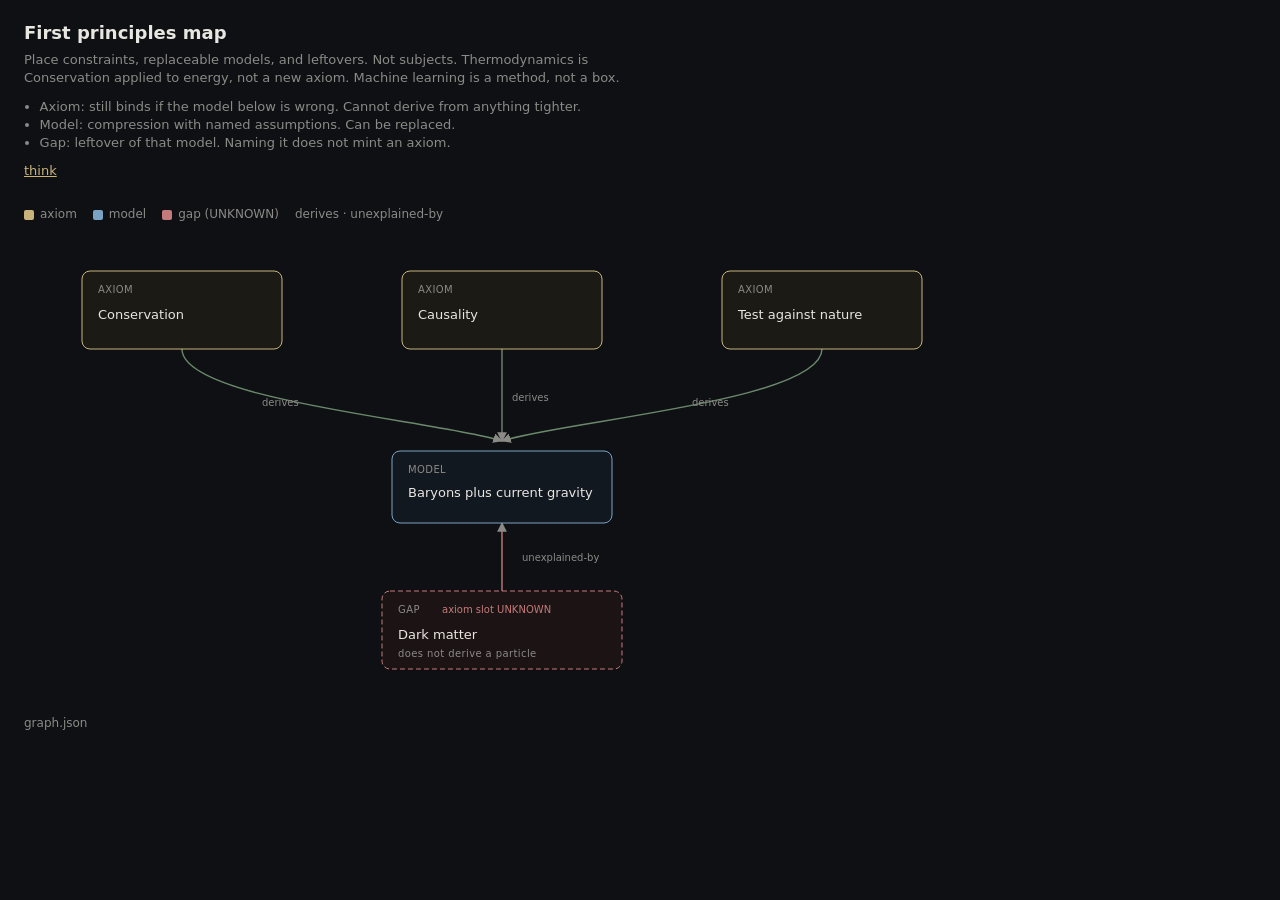
==== index.html @ 37b4bfed "Serve the collapsed one-chain map as a static site. GitHub Pages needs index.html at the root; viz.h" ====
<!DOCTYPE html>
<html lang="en">
<head>
<meta charset="utf-8">
<meta name="viewport" content="width=device-width, initial-scale=1">
<title>First principles map</title>
<style>
  :root { --bg:#0e1014; --ink:#e8e6e1; --mute:#8b8a86; --line:#3a3d44; --axiom:#c9b37a; --model:#7aa2c4; --gap:#c47a7a; }
  * { box-sizing: border-box; }
  html, body { margin:0; background:var(--bg); color:var(--ink); font: 15px/1.4 system-ui, sans-serif; }
  header { padding: 20px 24px 8px; max-width: 980px; }
  h1 { font-size: 18px; font-weight: 600; margin: 0 0 6px; }
  .rule { color: var(--mute); font-size: 13px; margin: 0 0 10px; max-width: 42rem; }
  ul.rule { margin: 6px 0 10px; padding-left: 1.2em; }
  a { color: var(--axiom); }
  .legend { display:flex; gap:16px; padding: 8px 24px 0; font-size: 12px; color: var(--mute); }
  .sw { display:inline-block; width:10px; height:10px; border-radius:2px; margin-right:6px; vertical-align:middle; }
  .sw.axiom { background: var(--axiom); }
  .sw.model { background: var(--model); }
  .sw.gap { background: var(--gap); }
  svg { display:block; width:100%; max-width: 980px; height: auto; margin: 8px 12px 24px; }
  .n { rx: 8; }
  .n.axiom { fill: #1c1a14; stroke: var(--axiom); }
  .n.model { fill: #121820; stroke: var(--model); }
  .n.gap { fill: #1c1414; stroke: var(--gap); stroke-dasharray: 5 3; }
  text { fill: var(--ink); font-size: 13px; }
  text.kind { fill: var(--mute); font-size: 10px; letter-spacing: .04em; }
  text.unk { fill: var(--gap); font-size: 10px; }
  .e { fill: none; stroke-width: 1.4; }
  .e.derives { stroke: #6b8a6b; }
  .e.unexplained-by { stroke: var(--gap); }
  .elab { font-size: 10px; fill: var(--mute); }
  footer { padding: 0 24px 28px; color: var(--mute); font-size: 12px; }
</style>
</head>
<body>
<header>
  <h1>First principles map</h1>
  <p class="rule">Place constraints, replaceable models, and leftovers. Not subjects. Thermodynamics is Conservation applied to energy, not a new axiom. Machine learning is a method, not a box.</p>
  <ul class="rule">
    <li>Axiom: still binds if the model below is wrong. Cannot derive from anything tighter.</li>
    <li>Model: compression with named assumptions. Can be replaced.</li>
    <li>Gap: leftover of that model. Naming it does not mint an axiom.</li>
  </ul>
  <p class="rule"><a href="think.html">think</a></p>
</header>
<div class="legend">
  <span><i class="sw axiom"></i>axiom</span>
  <span><i class="sw model"></i>model</span>
  <span><i class="sw gap"></i>gap (UNKNOWN)</span>
  <span>derives · unexplained-by</span>
</div>
<svg viewBox="0 0 980 460" role="img" aria-label="One chain: three axioms, baryons plus current gravity, dark matter leftover">
  <defs>
    <marker id="arr" viewBox="0 0 10 10" refX="9" refY="5" markerWidth="7" markerHeight="7" orient="auto-start-reverse">
      <path d="M 0 0 L 10 5 L 0 10 z" fill="#8b8a86"/>
    </marker>
  </defs>
  <path class="e derives" d="M 170 118 C 170 170 430 190 490 210" marker-end="url(#arr)"/>
  <path class="e derives" d="M 490 118 L 490 210" marker-end="url(#arr)"/>
  <path class="e derives" d="M 810 118 C 810 170 550 190 490 210" marker-end="url(#arr)"/>
  <path class="e unexplained-by" d="M 490 360 L 490 292" marker-end="url(#arr)"/>
  <text class="elab" x="250" y="175">derives</text>
  <text class="elab" x="500" y="170">derives</text>
  <text class="elab" x="680" y="175">derives</text>
  <text class="elab" x="510" y="330">unexplained-by</text>
  <g>
    <rect class="n axiom" x="70" y="40" width="200" height="78"/>
    <text class="kind" x="86" y="62">AXIOM</text>
    <text x="86" y="88">Conservation</text>
  </g>
  <g>
    <rect class="n axiom" x="390" y="40" width="200" height="78"/>
    <text class="kind" x="406" y="62">AXIOM</text>
    <text x="406" y="88">Causality</text>
  </g>
  <g>
    <rect class="n axiom" x="710" y="40" width="200" height="78"/>
    <text class="kind" x="726" y="62">AXIOM</text>
    <text x="726" y="88">Test against nature</text>
  </g>
  <g>
    <rect class="n model" x="380" y="220" width="220" height="72"/>
    <text class="kind" x="396" y="242">MODEL</text>
    <text x="396" y="266">Baryons plus current gravity</text>
  </g>
  <g>
    <rect class="n gap" x="370" y="360" width="240" height="78"/>
    <text class="kind" x="386" y="382">GAP</text>
    <text class="unk" x="430" y="382">axiom slot UNKNOWN</text>
    <text x="386" y="408">Dark matter</text>
    <text class="kind" x="386" y="426">does not derive a particle</text>
  </g>
</svg>
<footer>graph.json</footer>
</body>
</html>
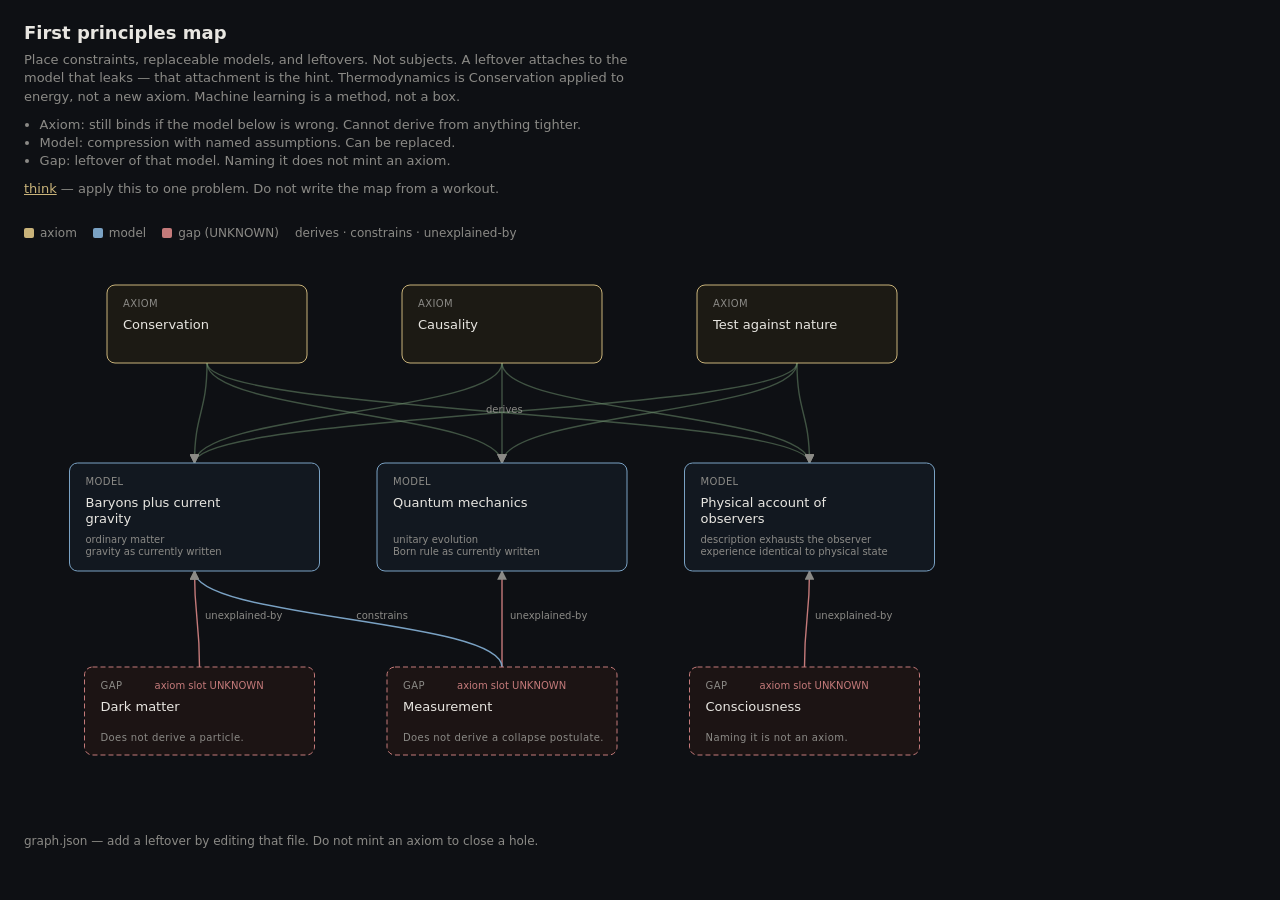
==== commit 2c268205: "Draw the map from graph.json and attach named leftovers to named models. Adding a gap is an edit to " ====
--- a/index.html
+++ b/index.html
@@ -13,11 +13,13 @@
   .rule { color: var(--mute); font-size: 13px; margin: 0 0 10px; max-width: 42rem; }
   ul.rule { margin: 6px 0 10px; padding-left: 1.2em; }
   a { color: var(--axiom); }
-  .legend { display:flex; gap:16px; padding: 8px 24px 0; font-size: 12px; color: var(--mute); }
+  .legend { display:flex; gap:16px; flex-wrap: wrap; padding: 8px 24px 0; font-size: 12px; color: var(--mute); }
   .sw { display:inline-block; width:10px; height:10px; border-radius:2px; margin-right:6px; vertical-align:middle; }
   .sw.axiom { background: var(--axiom); }
   .sw.model { background: var(--model); }
   .sw.gap { background: var(--gap); }
+  .err { color: var(--gap); padding: 12px 24px; display: none; }
+  .err.on { display: block; }
   svg { display:block; width:100%; max-width: 980px; height: auto; margin: 8px 12px 24px; }
   .n { rx: 8; }
   .n.axiom { fill: #1c1a14; stroke: var(--axiom); }
@@ -26,8 +28,10 @@
   text { fill: var(--ink); font-size: 13px; }
   text.kind { fill: var(--mute); font-size: 10px; letter-spacing: .04em; }
   text.unk { fill: var(--gap); font-size: 10px; }
+  text.sub { fill: var(--mute); font-size: 10px; }
   .e { fill: none; stroke-width: 1.4; }
-  .e.derives { stroke: #6b8a6b; }
+  .e.derives { stroke: #6b8a6b; stroke-opacity: .55; }
+  .e.constrains { stroke: var(--model); }
   .e.unexplained-by { stroke: var(--gap); }
   .elab { font-size: 10px; fill: var(--mute); }
   footer { padding: 0 24px 28px; color: var(--mute); font-size: 12px; }
@@ -36,62 +40,163 @@
 <body>
 <header>
   <h1>First principles map</h1>
-  <p class="rule">Place constraints, replaceable models, and leftovers. Not subjects. Thermodynamics is Conservation applied to energy, not a new axiom. Machine learning is a method, not a box.</p>
+  <p class="rule">Place constraints, replaceable models, and leftovers. Not subjects. A leftover attaches to the model that leaks — that attachment is the hint. Thermodynamics is Conservation applied to energy, not a new axiom. Machine learning is a method, not a box.</p>
   <ul class="rule">
     <li>Axiom: still binds if the model below is wrong. Cannot derive from anything tighter.</li>
     <li>Model: compression with named assumptions. Can be replaced.</li>
     <li>Gap: leftover of that model. Naming it does not mint an axiom.</li>
   </ul>
-  <p class="rule"><a href="think.html">think</a></p>
+  <p class="rule"><a href="think.html">think</a> — apply this to one problem. Do not write the map from a workout.</p>
 </header>
-<div class="legend">
+<div class="legend" id="legend">
   <span><i class="sw axiom"></i>axiom</span>
   <span><i class="sw model"></i>model</span>
   <span><i class="sw gap"></i>gap (UNKNOWN)</span>
-  <span>derives · unexplained-by</span>
 </div>
-<svg viewBox="0 0 980 460" role="img" aria-label="One chain: three axioms, baryons plus current gravity, dark matter leftover">
-  <defs>
-    <marker id="arr" viewBox="0 0 10 10" refX="9" refY="5" markerWidth="7" markerHeight="7" orient="auto-start-reverse">
-      <path d="M 0 0 L 10 5 L 0 10 z" fill="#8b8a86"/>
-    </marker>
-  </defs>
-  <path class="e derives" d="M 170 118 C 170 170 430 190 490 210" marker-end="url(#arr)"/>
-  <path class="e derives" d="M 490 118 L 490 210" marker-end="url(#arr)"/>
-  <path class="e derives" d="M 810 118 C 810 170 550 190 490 210" marker-end="url(#arr)"/>
-  <path class="e unexplained-by" d="M 490 360 L 490 292" marker-end="url(#arr)"/>
-  <text class="elab" x="250" y="175">derives</text>
-  <text class="elab" x="500" y="170">derives</text>
-  <text class="elab" x="680" y="175">derives</text>
-  <text class="elab" x="510" y="330">unexplained-by</text>
-  <g>
-    <rect class="n axiom" x="70" y="40" width="200" height="78"/>
-    <text class="kind" x="86" y="62">AXIOM</text>
-    <text x="86" y="88">Conservation</text>
-  </g>
-  <g>
-    <rect class="n axiom" x="390" y="40" width="200" height="78"/>
-    <text class="kind" x="406" y="62">AXIOM</text>
-    <text x="406" y="88">Causality</text>
-  </g>
-  <g>
-    <rect class="n axiom" x="710" y="40" width="200" height="78"/>
-    <text class="kind" x="726" y="62">AXIOM</text>
-    <text x="726" y="88">Test against nature</text>
-  </g>
-  <g>
-    <rect class="n model" x="380" y="220" width="220" height="72"/>
-    <text class="kind" x="396" y="242">MODEL</text>
-    <text x="396" y="266">Baryons plus current gravity</text>
-  </g>
-  <g>
-    <rect class="n gap" x="370" y="360" width="240" height="78"/>
-    <text class="kind" x="386" y="382">GAP</text>
-    <text class="unk" x="430" y="382">axiom slot UNKNOWN</text>
-    <text x="386" y="408">Dark matter</text>
-    <text class="kind" x="386" y="426">does not derive a particle</text>
-  </g>
-</svg>
-<footer>graph.json</footer>
+<p class="err" id="err">Serve this folder (or GitHub Pages) so graph.json can load.</p>
+<svg id="map" viewBox="0 0 980 560" role="img" aria-label="Typed graph of axioms, models, and gaps"></svg>
+<footer>graph.json — add a leftover by editing that file. Do not mint an axiom to close a hole.</footer>
+<script>
+const W = 980, H = 560;
+const ROW_Y = { axiom: 36, model: 214, gap: 418 };
+const BOX = {
+  axiom: { w: 200, h: 78 },
+  model: { w: 250, h: 108 },
+  gap: { w: 230, h: 88 }
+};
+
+function svgEl(name, attrs) {
+  const el = document.createElementNS("http://www.w3.org/2000/svg", name);
+  Object.entries(attrs || {}).forEach(([k, v]) => el.setAttribute(k, v));
+  return el;
+}
+
+function wrap(text, max) {
+  const words = String(text).split(/\s+/);
+  const lines = [];
+  let cur = "";
+  words.forEach(w => {
+    const next = cur ? cur + " " + w : w;
+    if (next.length > max && cur) { lines.push(cur); cur = w; }
+    else cur = next;
+  });
+  if (cur) lines.push(cur);
+  return lines;
+}
+
+function rowLayout(list, kind) {
+  const { w, h } = BOX[kind];
+  const n = list.length;
+  const gutter = (W - n * w) / (n + 1);
+  list.forEach((node, i) => {
+    node._x = gutter + i * (w + gutter);
+    node._y = ROW_Y[kind];
+    node._w = w;
+    node._h = h;
+  });
+}
+
+function layout(nodes) {
+  const byKind = { axiom: [], model: [], gap: [] };
+  nodes.forEach(n => byKind[n.kind].push(n));
+  rowLayout(byKind.axiom, "axiom");
+  rowLayout(byKind.model, "model");
+  rowLayout(byKind.gap, "gap");
+}
+
+function boxPoint(node, where) {
+  const cx = node._x + node._w / 2;
+  if (where === "bottom") return { x: cx, y: node._y + node._h };
+  if (where === "top") return { x: cx, y: node._y };
+  return { x: cx, y: node._y + node._h / 2 };
+}
+
+function addText(parent, x, y, text, cls) {
+  const t = svgEl("text", { x, y, class: cls || "" });
+  t.textContent = text;
+  parent.appendChild(t);
+  return t;
+}
+
+function drawNode(svg, node) {
+  const g = svgEl("g");
+  g.appendChild(svgEl("rect", {
+    class: "n " + node.kind,
+    x: node._x, y: node._y, width: node._w, height: node._h
+  }));
+  addText(g, node._x + 16, node._y + 22, node.kind.toUpperCase(), "kind");
+  if (node.kind === "gap") {
+    addText(g, node._x + 70, node._y + 22, "axiom slot UNKNOWN", "unk");
+  }
+  wrap(node.label, 26).forEach((line, i) => {
+    addText(g, node._x + 16, node._y + 44 + i * 16, line);
+  });
+  if (node.kind === "gap" && node.note) {
+    addText(g, node._x + 16, node._y + node._h - 14, wrap(node.note, 38)[0], "kind");
+  }
+  if (node.kind === "model" && node.assumptions) {
+    node.assumptions.slice(0, 2).forEach((a, i) => {
+      addText(g, node._x + 16, node._y + node._h - 28 + i * 12, wrap(a, 40)[0], "sub");
+    });
+  }
+  svg.appendChild(g);
+}
+
+function drawEdge(svg, a, b, type, label) {
+  const from = boxPoint(a, a._y < b._y ? "bottom" : "top");
+  const to = boxPoint(b, a._y < b._y ? "top" : "bottom");
+  const midY = (from.y + to.y) / 2;
+  svg.appendChild(svgEl("path", {
+    class: "e " + type,
+    d: `M ${from.x} ${from.y} C ${from.x} ${midY} ${to.x} ${midY} ${to.x} ${to.y}`,
+    "marker-end": "url(#arr)"
+  }));
+  if (label) {
+    addText(svg, (from.x + to.x) / 2 + 8, midY, label, "elab");
+  }
+}
+
+function draw(graph) {
+  const svg = document.getElementById("map");
+  svg.innerHTML = "";
+  const defs = svgEl("defs");
+  const marker = svgEl("marker", {
+    id: "arr", viewBox: "0 0 10 10", refX: "9", refY: "5",
+    markerWidth: "7", markerHeight: "7", orient: "auto-start-reverse"
+  });
+  marker.appendChild(svgEl("path", { d: "M 0 0 L 10 5 L 0 10 z", fill: "#8b8a86" }));
+  defs.appendChild(marker);
+  svg.appendChild(defs);
+
+  const byId = Object.fromEntries(graph.nodes.map(n => [n.id, n]));
+  layout(graph.nodes);
+  svg.setAttribute("viewBox", `0 0 ${W} ${H}`);
+
+  graph.edges.forEach(e => {
+    const label = e.type === "derives" ? "" : e.type;
+    drawEdge(svg, byId[e.src], byId[e.dst], e.type, label);
+  });
+  const derives = graph.edges.filter(e => e.type === "derives");
+  if (derives.length) {
+    addText(svg, W / 2 - 16, (ROW_Y.axiom + BOX.axiom.h + ROW_Y.model) / 2, "derives", "elab");
+  }
+  graph.nodes.forEach(n => drawNode(svg, n));
+
+  const legend = document.getElementById("legend");
+  const types = (graph.edge_types || []).join(" · ");
+  let extra = legend.querySelector(".edges");
+  if (!extra) {
+    extra = document.createElement("span");
+    extra.className = "edges";
+    legend.appendChild(extra);
+  }
+  extra.textContent = types;
+}
+
+fetch("graph.json")
+  .then(r => { if (!r.ok) throw new Error(); return r.json(); })
+  .then(draw)
+  .catch(() => document.getElementById("err").classList.add("on"));
+</script>
 </body>
 </html>
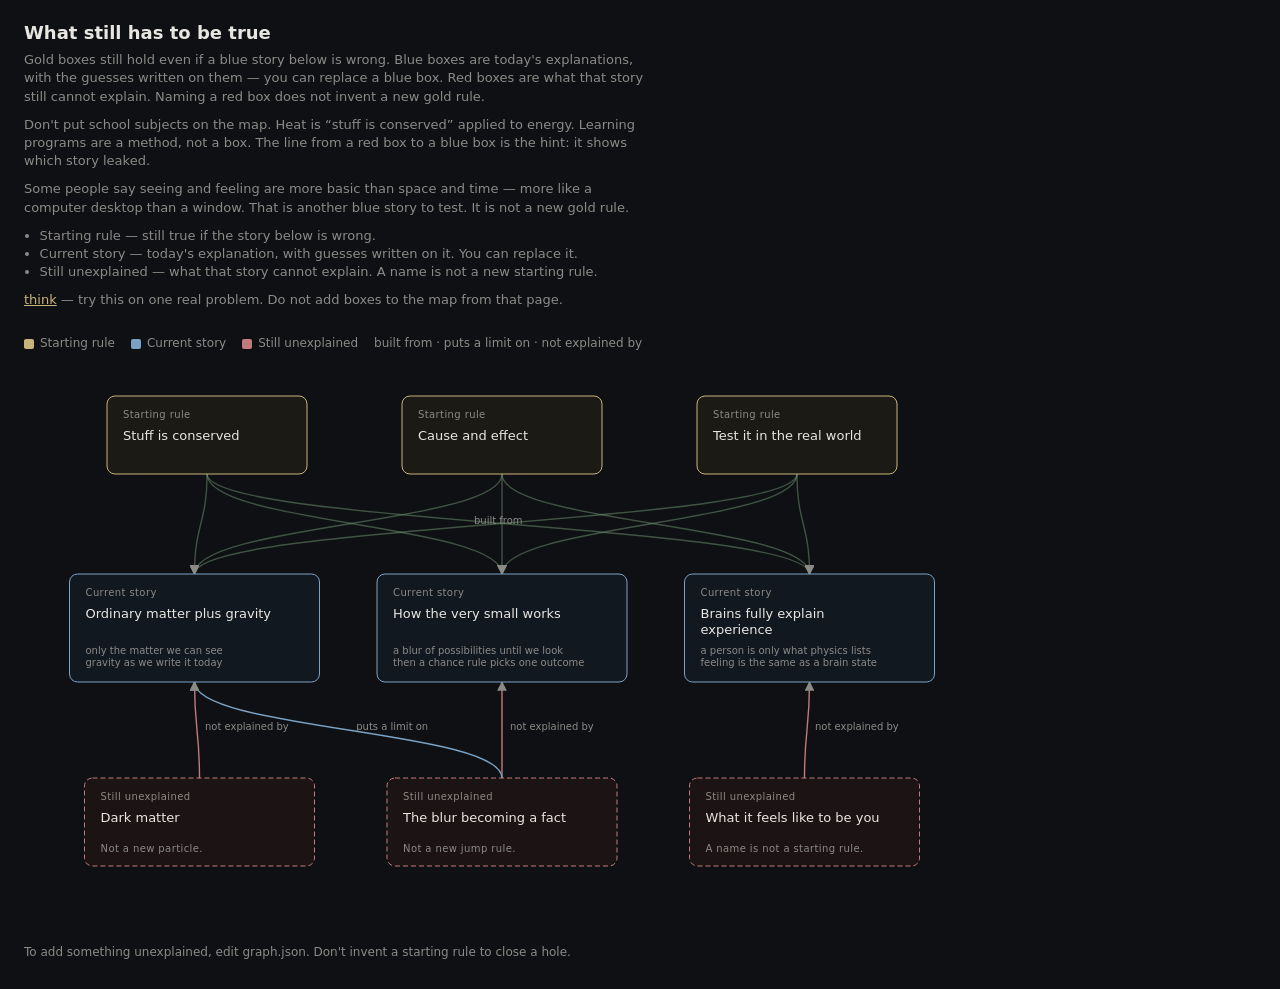
==== commit e32c0b78: "Say the map in high-school English. Hoffman stays a blue story to test, not a new gold rule. The che" ====
--- a/index.html
+++ b/index.html
@@ -3,7 +3,7 @@
 <head>
 <meta charset="utf-8">
 <meta name="viewport" content="width=device-width, initial-scale=1">
-<title>First principles map</title>
+<title>What still has to be true</title>
 <style>
   :root { --bg:#0e1014; --ink:#e8e6e1; --mute:#8b8a86; --line:#3a3d44; --axiom:#c9b37a; --model:#7aa2c4; --gap:#c47a7a; }
   * { box-sizing: border-box; }
@@ -27,7 +27,6 @@
   .n.gap { fill: #1c1414; stroke: var(--gap); stroke-dasharray: 5 3; }
   text { fill: var(--ink); font-size: 13px; }
   text.kind { fill: var(--mute); font-size: 10px; letter-spacing: .04em; }
-  text.unk { fill: var(--gap); font-size: 10px; }
   text.sub { fill: var(--mute); font-size: 10px; }
   .e { fill: none; stroke-width: 1.4; }
   .e.derives { stroke: #6b8a6b; stroke-opacity: .55; }
@@ -39,24 +38,28 @@
 </head>
 <body>
 <header>
-  <h1>First principles map</h1>
-  <p class="rule">Place constraints, replaceable models, and leftovers. Not subjects. A leftover attaches to the model that leaks — that attachment is the hint. Thermodynamics is Conservation applied to energy, not a new axiom. Machine learning is a method, not a box.</p>
-  <ul class="rule">
-    <li>Axiom: still binds if the model below is wrong. Cannot derive from anything tighter.</li>
-    <li>Model: compression with named assumptions. Can be replaced.</li>
-    <li>Gap: leftover of that model. Naming it does not mint an axiom.</li>
-  </ul>
-  <p class="rule"><a href="think.html">think</a> — apply this to one problem. Do not write the map from a workout.</p>
+  <h1>What still has to be true</h1>
+  <p class="rule">Gold boxes still hold even if a blue story below is wrong. Blue boxes are today's explanations, with the guesses written on them — you can replace a blue box. Red boxes are what that story still cannot explain. Naming a red box does not invent a new gold rule.</p>
+  <p class="rule">Don't put school subjects on the map. Heat is “stuff is conserved” applied to energy. Learning programs are a method, not a box. The line from a red box to a blue box is the hint: it shows which story leaked.</p>
+  <p class="rule">Some people say seeing and feeling are more basic than space and time — more like a computer desktop than a window. That is another blue story to test. It is not a new gold rule.</p>
+  <ul class="rule" id="kind-defs"></ul>
+  <p class="rule"><a href="think.html">think</a> — try this on one real problem. Do not add boxes to the map from that page.</p>
 </header>
-<div class="legend" id="legend">
-  <span><i class="sw axiom"></i>axiom</span>
-  <span><i class="sw model"></i>model</span>
-  <span><i class="sw gap"></i>gap (UNKNOWN)</span>
-</div>
-<p class="err" id="err">Serve this folder (or GitHub Pages) so graph.json can load.</p>
-<svg id="map" viewBox="0 0 980 560" role="img" aria-label="Typed graph of axioms, models, and gaps"></svg>
-<footer>graph.json — add a leftover by editing that file. Do not mint an axiom to close a hole.</footer>
+<div class="legend" id="legend"></div>
+<p class="err" id="err">Open this page on the web so the map data can load.</p>
+<svg id="map" viewBox="0 0 980 560" role="img" aria-label="Starting rules, current stories, and what they still cannot explain"></svg>
+<footer>To add something unexplained, edit graph.json. Don't invent a starting rule to close a hole.</footer>
 <script>
+const KIND_LABEL = {
+  axiom: "Starting rule",
+  model: "Current story",
+  gap: "Still unexplained"
+};
+const EDGE_LABEL = {
+  derives: "built from",
+  constrains: "puts a limit on",
+  "unexplained-by": "not explained by"
+};
 const W = 980, H = 560;
 const ROW_Y = { axiom: 36, model: 214, gap: 418 };
 const BOX = {
@@ -124,11 +127,8 @@
     class: "n " + node.kind,
     x: node._x, y: node._y, width: node._w, height: node._h
   }));
-  addText(g, node._x + 16, node._y + 22, node.kind.toUpperCase(), "kind");
-  if (node.kind === "gap") {
-    addText(g, node._x + 70, node._y + 22, "axiom slot UNKNOWN", "unk");
-  }
-  wrap(node.label, 26).forEach((line, i) => {
+  addText(g, node._x + 16, node._y + 22, KIND_LABEL[node.kind] || node.kind, "kind");
+  wrap(node.label, 28).forEach((line, i) => {
     addText(g, node._x + 16, node._y + 44 + i * 16, line);
   });
   if (node.kind === "gap" && node.note) {
@@ -173,24 +173,37 @@
   svg.setAttribute("viewBox", `0 0 ${W} ${H}`);
 
   graph.edges.forEach(e => {
-    const label = e.type === "derives" ? "" : e.type;
+    const label = e.type === "derives" ? "" : (EDGE_LABEL[e.type] || e.type);
     drawEdge(svg, byId[e.src], byId[e.dst], e.type, label);
   });
   const derives = graph.edges.filter(e => e.type === "derives");
   if (derives.length) {
-    addText(svg, W / 2 - 16, (ROW_Y.axiom + BOX.axiom.h + ROW_Y.model) / 2, "derives", "elab");
+    addText(svg, W / 2 - 28, (ROW_Y.axiom + BOX.axiom.h + ROW_Y.model) / 2, EDGE_LABEL.derives, "elab");
   }
   graph.nodes.forEach(n => drawNode(svg, n));
 
+  const kindDefs = document.getElementById("kind-defs");
+  if (kindDefs && graph.legend) {
+    kindDefs.innerHTML = "";
+    ["axiom", "model", "gap"].forEach(k => {
+      if (!graph.legend[k]) return;
+      const li = document.createElement("li");
+      li.textContent = graph.legend[k];
+      kindDefs.appendChild(li);
+    });
+  }
+
   const legend = document.getElementById("legend");
-  const types = (graph.edge_types || []).join(" · ");
-  let extra = legend.querySelector(".edges");
-  if (!extra) {
-    extra = document.createElement("span");
-    extra.className = "edges";
-    legend.appendChild(extra);
-  }
-  extra.textContent = types;
+  legend.innerHTML = "";
+  ["axiom", "model", "gap"].forEach(k => {
+    const span = document.createElement("span");
+    span.innerHTML = `<i class="sw ${k}"></i>${KIND_LABEL[k]}`;
+    legend.appendChild(span);
+  });
+  const extra = document.createElement("span");
+  extra.className = "edges";
+  extra.textContent = (graph.edge_types || []).map(t => EDGE_LABEL[t] || t).join(" · ");
+  legend.appendChild(extra);
 }
 
 fetch("graph.json")
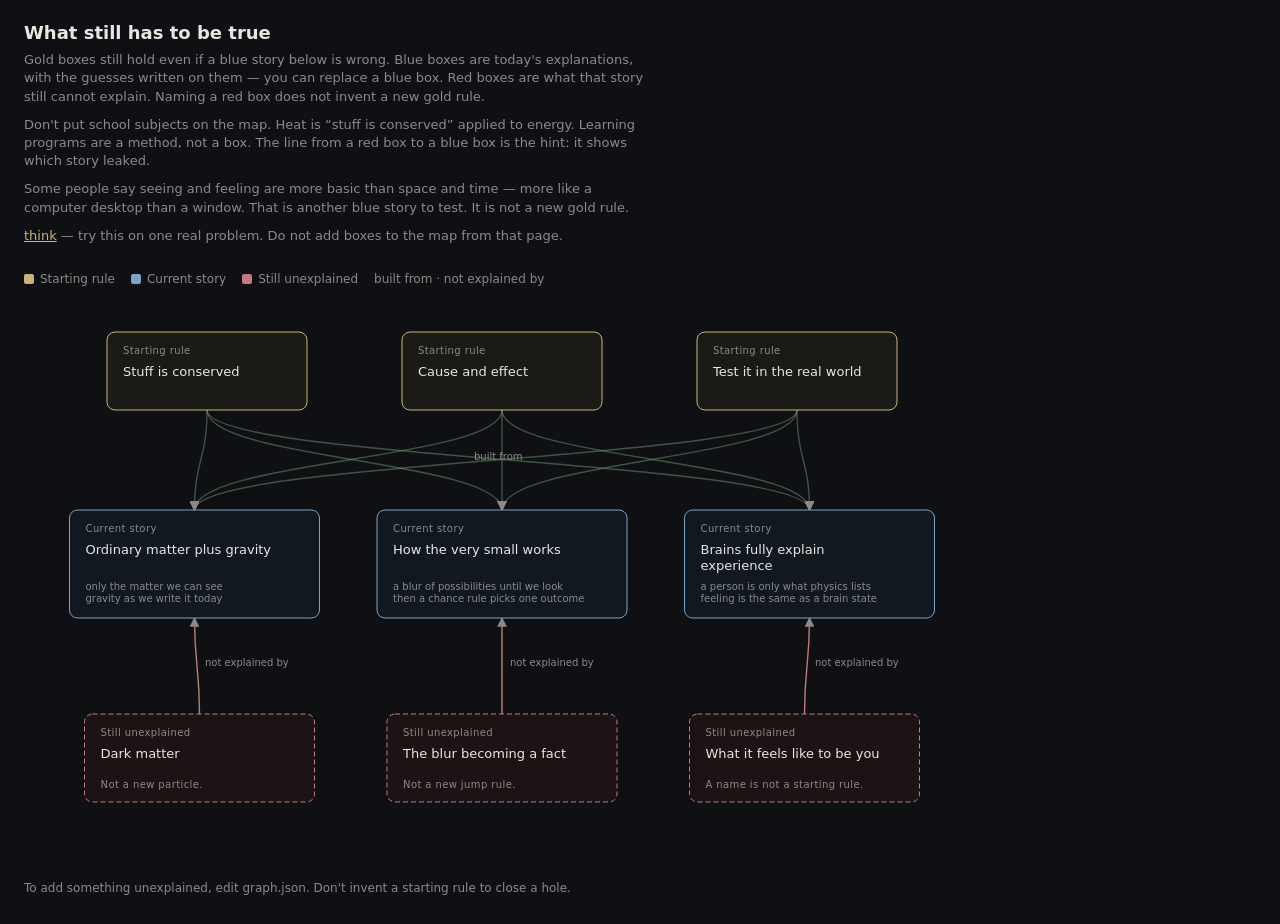
==== commit 1debdc2b: "Reject fake starting rules in the factory and hang each leftover on one story. Co-authored-by: Curso" ====
--- a/index.html
+++ b/index.html
@@ -11,7 +11,6 @@
   header { padding: 20px 24px 8px; max-width: 980px; }
   h1 { font-size: 18px; font-weight: 600; margin: 0 0 6px; }
   .rule { color: var(--mute); font-size: 13px; margin: 0 0 10px; max-width: 42rem; }
-  ul.rule { margin: 6px 0 10px; padding-left: 1.2em; }
   a { color: var(--axiom); }
   .legend { display:flex; gap:16px; flex-wrap: wrap; padding: 8px 24px 0; font-size: 12px; color: var(--mute); }
   .sw { display:inline-block; width:10px; height:10px; border-radius:2px; margin-right:6px; vertical-align:middle; }
@@ -30,7 +29,6 @@
   text.sub { fill: var(--mute); font-size: 10px; }
   .e { fill: none; stroke-width: 1.4; }
   .e.derives { stroke: #6b8a6b; stroke-opacity: .55; }
-  .e.constrains { stroke: var(--model); }
   .e.unexplained-by { stroke: var(--gap); }
   .elab { font-size: 10px; fill: var(--mute); }
   footer { padding: 0 24px 28px; color: var(--mute); font-size: 12px; }
@@ -42,7 +40,6 @@
   <p class="rule">Gold boxes still hold even if a blue story below is wrong. Blue boxes are today's explanations, with the guesses written on them — you can replace a blue box. Red boxes are what that story still cannot explain. Naming a red box does not invent a new gold rule.</p>
   <p class="rule">Don't put school subjects on the map. Heat is “stuff is conserved” applied to energy. Learning programs are a method, not a box. The line from a red box to a blue box is the hint: it shows which story leaked.</p>
   <p class="rule">Some people say seeing and feeling are more basic than space and time — more like a computer desktop than a window. That is another blue story to test. It is not a new gold rule.</p>
-  <ul class="rule" id="kind-defs"></ul>
   <p class="rule"><a href="think.html">think</a> — try this on one real problem. Do not add boxes to the map from that page.</p>
 </header>
 <div class="legend" id="legend"></div>
@@ -182,27 +179,20 @@
   }
   graph.nodes.forEach(n => drawNode(svg, n));
 
-  const kindDefs = document.getElementById("kind-defs");
-  if (kindDefs && graph.legend) {
-    kindDefs.innerHTML = "";
-    ["axiom", "model", "gap"].forEach(k => {
-      if (!graph.legend[k]) return;
-      const li = document.createElement("li");
-      li.textContent = graph.legend[k];
-      kindDefs.appendChild(li);
-    });
-  }
-
   const legend = document.getElementById("legend");
   legend.innerHTML = "";
   ["axiom", "model", "gap"].forEach(k => {
     const span = document.createElement("span");
-    span.innerHTML = `<i class="sw ${k}"></i>${KIND_LABEL[k]}`;
+    const sw = document.createElement("i");
+    sw.className = "sw " + k;
+    span.appendChild(sw);
+    span.appendChild(document.createTextNode(KIND_LABEL[k]));
     legend.appendChild(span);
   });
   const extra = document.createElement("span");
   extra.className = "edges";
-  extra.textContent = (graph.edge_types || []).map(t => EDGE_LABEL[t] || t).join(" · ");
+  const used = [...new Set(graph.edges.map(e => e.type))];
+  extra.textContent = used.map(t => EDGE_LABEL[t] || t).join(" · ");
   legend.appendChild(extra);
 }
 
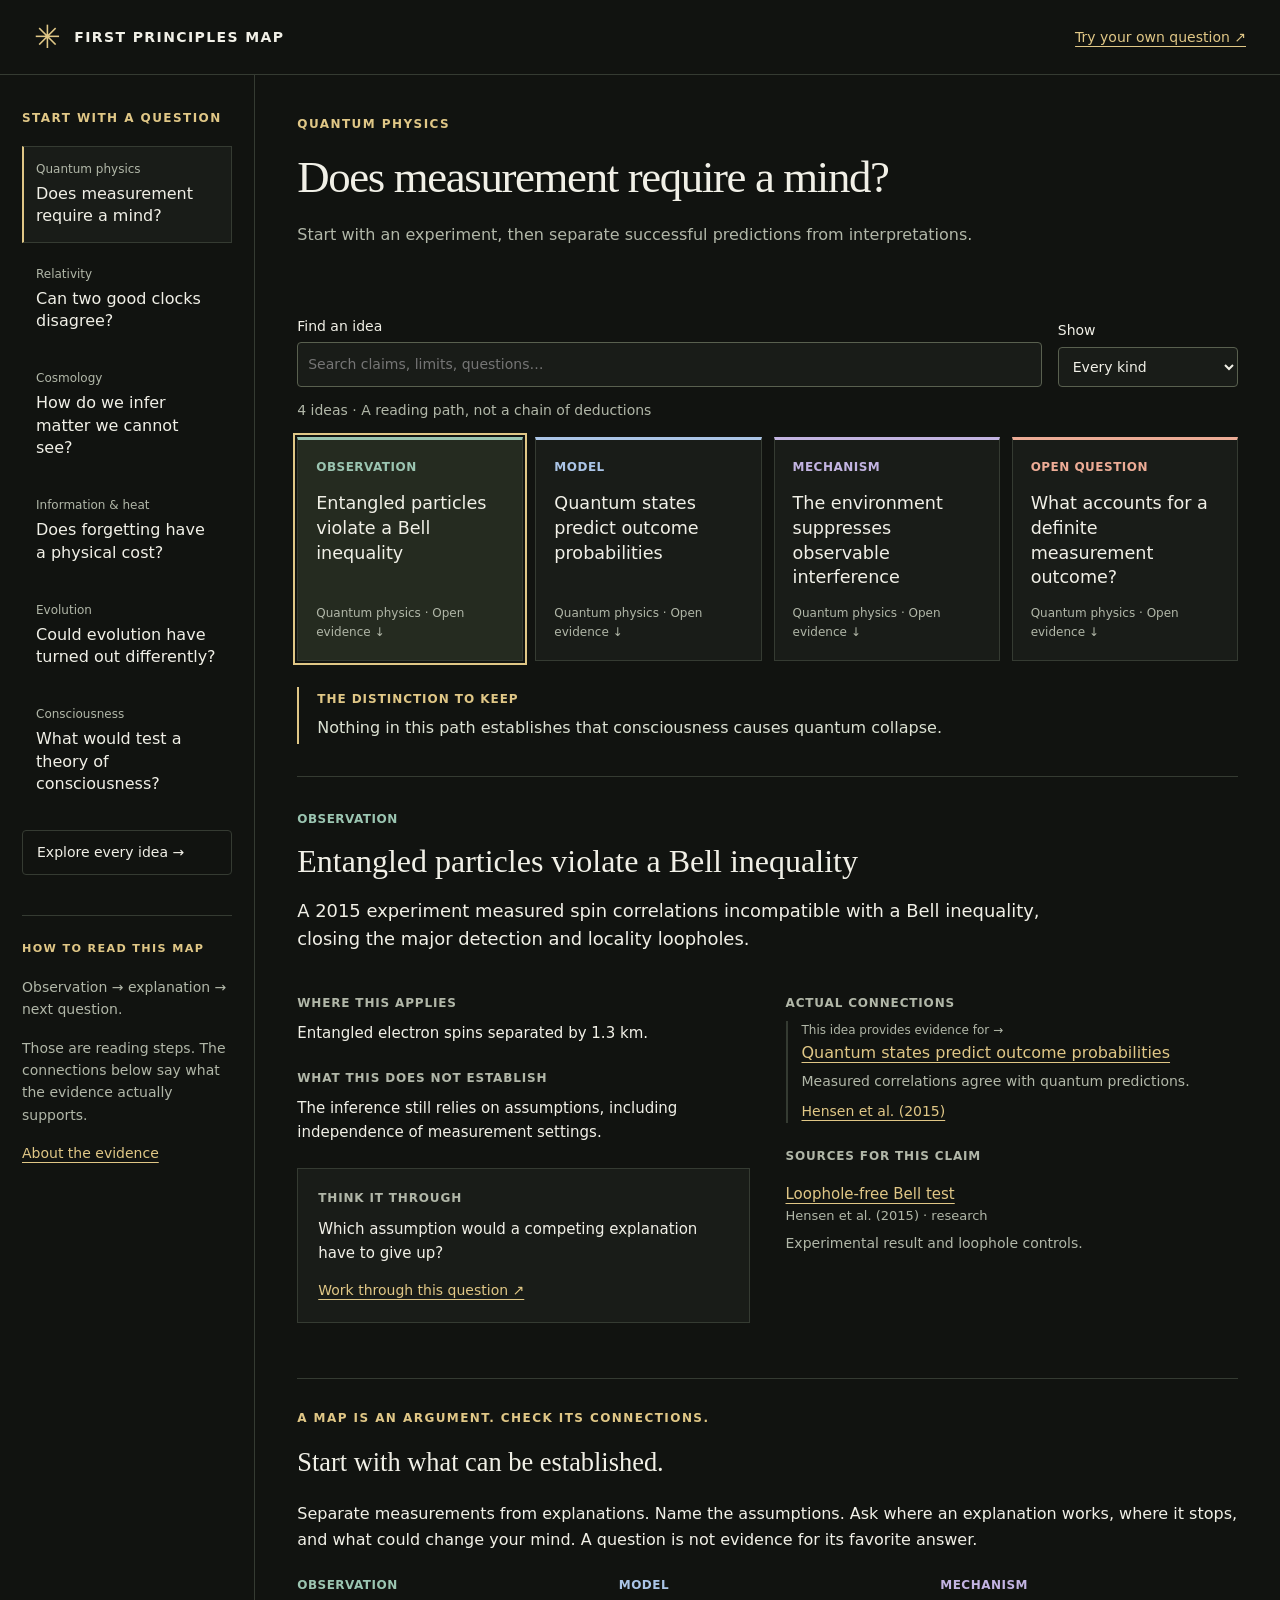
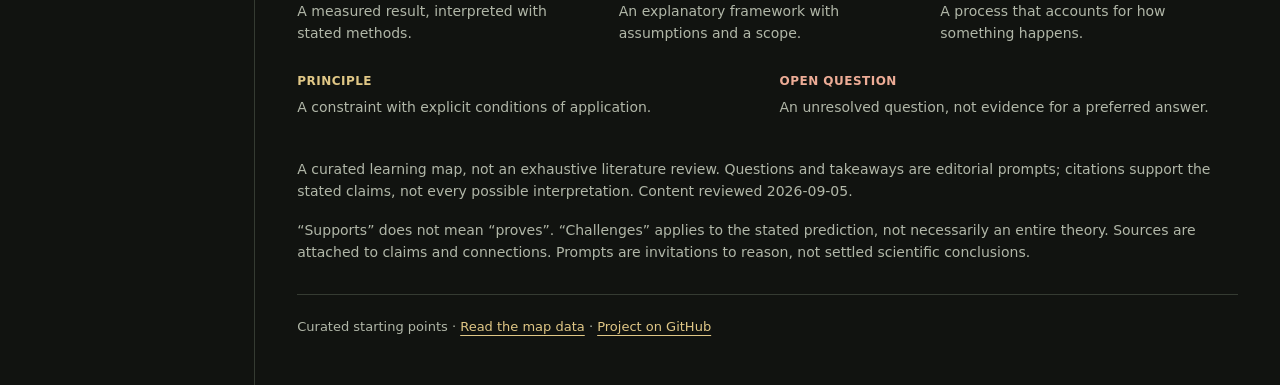
==== commit 6abafd1c: "Rebuild map around sourced claims and guided scientific questions" ====
--- a/index.html
+++ b/index.html
@@ -1,205 +1,37 @@
-<!DOCTYPE html>
+<!doctype html>
 <html lang="en">
 <head>
 <meta charset="utf-8">
 <meta name="viewport" content="width=device-width, initial-scale=1">
-<title>What still has to be true</title>
-<style>
-  :root { --bg:#0e1014; --ink:#e8e6e1; --mute:#8b8a86; --line:#3a3d44; --axiom:#c9b37a; --model:#7aa2c4; --gap:#c47a7a; }
-  * { box-sizing: border-box; }
-  html, body { margin:0; background:var(--bg); color:var(--ink); font: 15px/1.4 system-ui, sans-serif; }
-  header { padding: 20px 24px 8px; max-width: 980px; }
-  h1 { font-size: 18px; font-weight: 600; margin: 0 0 6px; }
-  .rule { color: var(--mute); font-size: 13px; margin: 0 0 10px; max-width: 42rem; }
-  a { color: var(--axiom); }
-  .legend { display:flex; gap:16px; flex-wrap: wrap; padding: 8px 24px 0; font-size: 12px; color: var(--mute); }
-  .sw { display:inline-block; width:10px; height:10px; border-radius:2px; margin-right:6px; vertical-align:middle; }
-  .sw.axiom { background: var(--axiom); }
-  .sw.model { background: var(--model); }
-  .sw.gap { background: var(--gap); }
-  .err { color: var(--gap); padding: 12px 24px; display: none; }
-  .err.on { display: block; }
-  svg { display:block; width:100%; max-width: 980px; height: auto; margin: 8px 12px 24px; }
-  .n { rx: 8; }
-  .n.axiom { fill: #1c1a14; stroke: var(--axiom); }
-  .n.model { fill: #121820; stroke: var(--model); }
-  .n.gap { fill: #1c1414; stroke: var(--gap); stroke-dasharray: 5 3; }
-  text { fill: var(--ink); font-size: 13px; }
-  text.kind { fill: var(--mute); font-size: 10px; letter-spacing: .04em; }
-  text.sub { fill: var(--mute); font-size: 10px; }
-  .e { fill: none; stroke-width: 1.4; }
-  .e.derives { stroke: #6b8a6b; stroke-opacity: .55; }
-  .e.unexplained-by { stroke: var(--gap); }
-  .elab { font-size: 10px; fill: var(--mute); }
-  footer { padding: 0 24px 28px; color: var(--mute); font-size: 12px; }
-</style>
+<meta name="description" content="Explore evidence, explanations and unanswered questions across physics, evolution and consciousness.">
+<title>First Principles Map · Follow the evidence</title>
+<link rel="stylesheet" href="style.css">
+<script src="app.js" defer></script>
 </head>
 <body>
-<header>
-  <h1>What still has to be true</h1>
-  <p class="rule">Gold boxes still hold even if a blue story below is wrong. Blue boxes are today's explanations, with the guesses written on them — you can replace a blue box. Red boxes are what that story still cannot explain. Naming a red box does not invent a new gold rule.</p>
-  <p class="rule">Don't put school subjects on the map. Heat is “stuff is conserved” applied to energy. Learning programs are a method, not a box. The line from a red box to a blue box is the hint: it shows which story leaked.</p>
-  <p class="rule">Some people say seeing and feeling are more basic than space and time — more like a computer desktop than a window. That is another blue story to test. It is not a new gold rule.</p>
-  <p class="rule"><a href="think.html">think</a> — try this on one real problem. Do not add boxes to the map from that page.</p>
-</header>
-<div class="legend" id="legend"></div>
-<p class="err" id="err">Open this page on the web so the map data can load.</p>
-<svg id="map" viewBox="0 0 980 560" role="img" aria-label="Starting rules, current stories, and what they still cannot explain"></svg>
-<footer>To add something unexplained, edit graph.json. Don't invent a starting rule to close a hole.</footer>
-<script>
-const KIND_LABEL = {
-  axiom: "Starting rule",
-  model: "Current story",
-  gap: "Still unexplained"
-};
-const EDGE_LABEL = {
-  derives: "built from",
-  constrains: "puts a limit on",
-  "unexplained-by": "not explained by"
-};
-const W = 980, H = 560;
-const ROW_Y = { axiom: 36, model: 214, gap: 418 };
-const BOX = {
-  axiom: { w: 200, h: 78 },
-  model: { w: 250, h: 108 },
-  gap: { w: 230, h: 88 }
-};
-
-function svgEl(name, attrs) {
-  const el = document.createElementNS("http://www.w3.org/2000/svg", name);
-  Object.entries(attrs || {}).forEach(([k, v]) => el.setAttribute(k, v));
-  return el;
-}
-
-function wrap(text, max) {
-  const words = String(text).split(/\s+/);
-  const lines = [];
-  let cur = "";
-  words.forEach(w => {
-    const next = cur ? cur + " " + w : w;
-    if (next.length > max && cur) { lines.push(cur); cur = w; }
-    else cur = next;
-  });
-  if (cur) lines.push(cur);
-  return lines;
-}
-
-function rowLayout(list, kind) {
-  const { w, h } = BOX[kind];
-  const n = list.length;
-  const gutter = (W - n * w) / (n + 1);
-  list.forEach((node, i) => {
-    node._x = gutter + i * (w + gutter);
-    node._y = ROW_Y[kind];
-    node._w = w;
-    node._h = h;
-  });
-}
-
-function layout(nodes) {
-  const byKind = { axiom: [], model: [], gap: [] };
-  nodes.forEach(n => byKind[n.kind].push(n));
-  rowLayout(byKind.axiom, "axiom");
-  rowLayout(byKind.model, "model");
-  rowLayout(byKind.gap, "gap");
-}
-
-function boxPoint(node, where) {
-  const cx = node._x + node._w / 2;
-  if (where === "bottom") return { x: cx, y: node._y + node._h };
-  if (where === "top") return { x: cx, y: node._y };
-  return { x: cx, y: node._y + node._h / 2 };
-}
-
-function addText(parent, x, y, text, cls) {
-  const t = svgEl("text", { x, y, class: cls || "" });
-  t.textContent = text;
-  parent.appendChild(t);
-  return t;
-}
-
-function drawNode(svg, node) {
-  const g = svgEl("g");
-  g.appendChild(svgEl("rect", {
-    class: "n " + node.kind,
-    x: node._x, y: node._y, width: node._w, height: node._h
-  }));
-  addText(g, node._x + 16, node._y + 22, KIND_LABEL[node.kind] || node.kind, "kind");
-  wrap(node.label, 28).forEach((line, i) => {
-    addText(g, node._x + 16, node._y + 44 + i * 16, line);
-  });
-  if (node.kind === "gap" && node.note) {
-    addText(g, node._x + 16, node._y + node._h - 14, wrap(node.note, 38)[0], "kind");
-  }
-  if (node.kind === "model" && node.assumptions) {
-    node.assumptions.slice(0, 2).forEach((a, i) => {
-      addText(g, node._x + 16, node._y + node._h - 28 + i * 12, wrap(a, 40)[0], "sub");
-    });
-  }
-  svg.appendChild(g);
-}
-
-function drawEdge(svg, a, b, type, label) {
-  const from = boxPoint(a, a._y < b._y ? "bottom" : "top");
-  const to = boxPoint(b, a._y < b._y ? "top" : "bottom");
-  const midY = (from.y + to.y) / 2;
-  svg.appendChild(svgEl("path", {
-    class: "e " + type,
-    d: `M ${from.x} ${from.y} C ${from.x} ${midY} ${to.x} ${midY} ${to.x} ${to.y}`,
-    "marker-end": "url(#arr)"
-  }));
-  if (label) {
-    addText(svg, (from.x + to.x) / 2 + 8, midY, label, "elab");
-  }
-}
-
-function draw(graph) {
-  const svg = document.getElementById("map");
-  svg.innerHTML = "";
-  const defs = svgEl("defs");
-  const marker = svgEl("marker", {
-    id: "arr", viewBox: "0 0 10 10", refX: "9", refY: "5",
-    markerWidth: "7", markerHeight: "7", orient: "auto-start-reverse"
-  });
-  marker.appendChild(svgEl("path", { d: "M 0 0 L 10 5 L 0 10 z", fill: "#8b8a86" }));
-  defs.appendChild(marker);
-  svg.appendChild(defs);
-
-  const byId = Object.fromEntries(graph.nodes.map(n => [n.id, n]));
-  layout(graph.nodes);
-  svg.setAttribute("viewBox", `0 0 ${W} ${H}`);
-
-  graph.edges.forEach(e => {
-    const label = e.type === "derives" ? "" : (EDGE_LABEL[e.type] || e.type);
-    drawEdge(svg, byId[e.src], byId[e.dst], e.type, label);
-  });
-  const derives = graph.edges.filter(e => e.type === "derives");
-  if (derives.length) {
-    addText(svg, W / 2 - 28, (ROW_Y.axiom + BOX.axiom.h + ROW_Y.model) / 2, EDGE_LABEL.derives, "elab");
-  }
-  graph.nodes.forEach(n => drawNode(svg, n));
-
-  const legend = document.getElementById("legend");
-  legend.innerHTML = "";
-  ["axiom", "model", "gap"].forEach(k => {
-    const span = document.createElement("span");
-    const sw = document.createElement("i");
-    sw.className = "sw " + k;
-    span.appendChild(sw);
-    span.appendChild(document.createTextNode(KIND_LABEL[k]));
-    legend.appendChild(span);
-  });
-  const extra = document.createElement("span");
-  extra.className = "edges";
-  const used = [...new Set(graph.edges.map(e => e.type))];
-  extra.textContent = used.map(t => EDGE_LABEL[t] || t).join(" · ");
-  legend.appendChild(extra);
-}
-
-fetch("graph.json")
-  .then(r => { if (!r.ok) throw new Error(); return r.json(); })
-  .then(draw)
-  .catch(() => document.getElementById("err").classList.add("on"));
-</script>
+<a class="skip" href="#main">Skip to exploration</a>
+<header class="topbar"><a class="brand" href="index.html"><span class="brand-mark" aria-hidden="true">✳</span> FIRST PRINCIPLES MAP</a><a href="think.html">Try your own question ↗</a></header>
+<div class="shell">
+<aside class="sidebar" aria-label="Questions to explore">
+<p class="eyebrow">START WITH A QUESTION</p>
+<nav id="paths" aria-label="Guided questions"></nav>
+<button id="browse" class="browse" type="button">Explore every idea →</button>
+<div class="method"><p class="eyebrow">HOW TO READ THIS MAP</p><p>Observation → explanation → next question.</p><p>Those are reading steps. The connections below say what the evidence actually supports.</p><a href="#methodology">About the evidence</a></div>
+</aside>
+<main id="main" tabindex="-1">
+<section class="intro"><p id="topic" class="eyebrow">A FIELD GUIDE TO WHAT WE KNOW</p><h1 id="title">Follow the evidence.</h1><p id="intro">Loading the questions…</p></section>
+<div id="error" role="alert" hidden>We couldn’t load the map. <button type="button" onclick="location.reload()">Try again</button><p>If you opened a downloaded copy, serve this folder over HTTP as described in the README.</p></div>
+<section id="explorer" hidden>
+<div class="toolbar"><label for="search">Find an idea<input type="search" id="search" placeholder="Search claims, limits, questions…"></label><label for="kind">Show<select id="kind"><option value="">Every kind</option></select></label></div>
+<p id="count" class="muted" role="status"></p>
+<div id="cards" class="cards" aria-label="Ideas in this view"></div>
+<p id="empty" hidden>No matching ideas. Try another phrase or choose “Every kind”.</p>
+<div id="takeaway" class="takeaway"></div>
+<section id="detail" class="detail" aria-label="Selected idea"></section>
+</section>
+<section id="methodology" class="methodology"><p class="eyebrow">A MAP IS AN ARGUMENT. CHECK ITS CONNECTIONS.</p><h2>Start with what can be established.</h2><p>Separate measurements from explanations. Name the assumptions. Ask where an explanation works, where it stops, and what could change your mind. A question is not evidence for its favorite answer.</p><div id="legend" class="legend"></div><p id="editorial" class="muted"></p><p class="muted">“Supports” does not mean “proves”. “Challenges” applies to the stated prediction, not necessarily an entire theory. Sources are attached to claims and connections. Prompts are invitations to reason, not settled scientific conclusions.</p></section>
+<footer>Curated starting points · <a href="graph.json">Read the map data</a> · <a href="https://github.com/sdcarlson/first-principles-map">Project on GitHub</a></footer>
+</main>
+</div>
 </body>
 </html>
--- a/style.css
+++ b/style.css
@@ -0,0 +1,496 @@
+:root {
+  color-scheme:dark;
+  --bg:#111310;
+  --panel:#191c18;
+  --line:#353b32;
+  --ink:#f1f0e7;
+  --muted:#b1b7a8;
+  --accent:#e0c786;
+  --observation:#9bc5b1;
+  --model:#abc5e7;
+  --mechanism:#c3b4e2;
+  --principle:#e0c786;
+  --open-question:#edac96;
+}
+* {
+  box-sizing:border-box;
+}
+body {
+  margin:0;
+  background:var(--bg);
+  color:var(--ink);
+  font:16px/1.6 system-ui,sans-serif;
+}
+a {
+  color:var(--accent);
+  text-underline-offset:4px;
+}
+button,input,select,textarea {
+  font:inherit;
+}
+button,a,input,select,textarea {
+  touch-action:manipulation;
+}
+button {
+  cursor:pointer;
+}
+button:focus-visible,a:focus-visible,input:focus-visible,select:focus-visible,textarea:focus-visible {
+  outline:3px solid var(--accent);
+  outline-offset:4px;
+}
+button {
+  color:var(--ink);
+  background:transparent;
+  border:1px solid var(--line);
+  padding:10px 14px;
+  border-radius:4px;
+}
+button:hover {
+  background:#282e24;
+}
+input,select,textarea {
+  width:100%;
+  background:var(--panel);
+  color:var(--ink);
+  border:1px solid #59604f;
+  border-radius:4px;
+  padding:10px;
+}
+textarea {
+  min-height:110px;
+  resize:vertical;
+}
+h1,h2,h3,p {
+  margin-top:0;
+}
+h1 {
+  font-family:Georgia,serif;
+  font-size:clamp(2rem,3.5vw,3.6rem);
+  font-weight:400;
+  line-height:1.12;
+  letter-spacing:-.03em;
+  max-width:850px;
+  margin-bottom:20px;
+}
+h2 {
+  font:400 1.65rem/1.25 Georgia,serif;
+}
+h3 {
+  font-size:1rem;
+}
+p {
+  margin-bottom:16px;
+}
+.topbar {
+  display:flex;
+  justify-content:space-between;
+  align-items:center;
+  gap:24px;
+  border-bottom:1px solid var(--line);
+  padding:21px 34px;
+}
+.topbar a {
+  font-size:.875rem;
+}
+.brand {
+  display:flex;
+  gap:12px;
+  align-items:center;
+  text-decoration:none;
+  letter-spacing:.1em;
+  color:var(--ink);
+  font-weight:650;
+}
+.brand-mark {
+  font-size:2rem;
+  color:var(--accent);
+  line-height:1;
+}
+.shell {
+  display:grid;
+  grid-template-columns:255px minmax(0,1fr);
+  max-width:1700px;
+  margin:auto;
+}
+.sidebar {
+  border-right:1px solid var(--line);
+  padding:34px 22px;
+}
+.eyebrow {
+  font-size:.75rem;
+  font-weight:650;
+  letter-spacing:.12em;
+  color:var(--accent);
+  margin-bottom:18px;
+}
+.sidebar nav {
+  display:grid;
+  gap:8px;
+}
+.path {
+  width:100%;
+  text-align:left;
+  border:1px solid transparent;
+  padding:14px 12px;
+  line-height:1.4;
+  border-left:2px solid transparent;
+  border-radius:0;
+}
+.path span {
+  display:block;
+  color:var(--muted);
+  font-size:.75rem;
+  margin-bottom:5px;
+}
+.path[aria-current=true] {
+  background:var(--panel);
+  border-color:var(--line);
+  border-left-color:var(--accent);
+}
+.browse {
+  width:100%;
+  text-align:left;
+  margin-top:20px;
+  font-size:.875rem;
+}
+.method {
+  border-top:1px solid var(--line);
+  margin-top:40px;
+  padding-top:24px;
+  color:var(--muted);
+  font-size:.875rem;
+}
+.method .eyebrow {
+  font-size:.7rem;
+}
+main {
+  padding:40px clamp(20px,3.3vw,60px);
+  min-width:0;
+}
+.intro {
+  min-height:170px;
+}
+.intro>p:last-child {
+  color:var(--muted);
+  max-width:720px;
+}
+.toolbar {
+  display:flex;
+  gap:16px;
+  align-items:end;
+  margin:30px 0 12px;
+}
+.toolbar label {
+  font-size:.875rem;
+  display:grid;
+  gap:5px;
+}
+.toolbar label:first-child {
+  flex:1;
+}
+.toolbar label:last-child {
+  width:180px;
+}
+.muted {
+  color:var(--muted);
+  font-size:.875rem;
+}
+#count {
+  margin-bottom:16px;
+}
+.cards {
+  display:grid;
+  grid-template-columns:repeat(auto-fit,minmax(min(100%,210px),1fr));
+  gap:12px;
+}
+.node-card {
+  padding:18px;
+  text-align:left;
+  background:var(--panel);
+  border-top:3px solid var(--node-color);
+  min-height:178px;
+  display:flex;
+  flex-direction:column;
+  gap:14px;
+  border-radius:0;
+}
+.node-card[aria-pressed=true] {
+  outline:2px solid var(--accent);
+  outline-offset:2px;
+  background:#252b20;
+}
+.node-card .node-title {
+  font:500 1.1rem/1.4 system-ui;
+  margin:0;
+}
+.node-card .step {
+  margin-top:auto;
+  color:var(--muted);
+  font-size:.75rem;
+}
+.badge {
+  display:inline-block;
+  font-size:.75rem;
+  font-weight:650;
+  letter-spacing:.04em;
+  color:var(--node-color);
+  text-transform:uppercase;
+}
+.takeaway {
+  margin:26px 0 32px;
+  border-left:2px solid var(--accent);
+  padding:3px 0 3px 18px;
+  color:#dce2d3;
+  max-width:900px;
+}
+.takeaway p {
+  margin:0;
+}
+.takeaway strong {
+  display:block;
+  font-size:.75rem;
+  color:var(--accent);
+  letter-spacing:.08em;
+  margin-bottom:6px;
+}
+.detail {
+  border-top:1px solid var(--line);
+  padding-top:28px;
+  scroll-margin-top:20px;
+}
+.detail h2 {
+  font-size:2rem;
+  max-width:800px;
+  margin:10px 0 16px;
+}
+.detail .claim {
+  font-size:1.12rem;
+  max-width:800px;
+}
+.detail-grid {
+  display:grid;
+  grid-template-columns:1fr 1fr;
+  gap:36px;
+}
+.detail h3 {
+  color:var(--muted);
+  font-size:.75rem;
+  text-transform:uppercase;
+  letter-spacing:.07em;
+  margin-bottom:8px;
+}
+.detail p,.detail li {
+  font-size:.9375rem;
+}
+.detail ul {
+  padding-left:20px;
+}
+.detail section {
+  margin-top:24px;
+}
+.prompt {
+  background:var(--panel);
+  padding:20px;
+  border:1px solid var(--line);
+  margin-top:24px;
+}
+.prompt p {
+  margin:0;
+}
+.prompt a {
+  display:inline-block;
+  margin-top:14px;
+  font-size:.875rem;
+}
+.connections {
+  display:grid;
+  gap:10px;
+}
+.connection {
+  border-left:2px solid var(--line);
+  padding:0 0 0 14px;
+}
+.connection p {
+  margin:4px 0 8px;
+  color:var(--muted);
+  font-size:.875rem;
+}
+.connection button {
+  padding:0;
+  border:0;
+  text-align:left;
+  color:var(--accent);
+  text-decoration:underline;
+  text-underline-offset:4px;
+  border-radius:0;
+}
+.relation {
+  font-size:.75rem;
+  color:var(--muted);
+}
+.source-list {
+  list-style:none;
+  padding:0!important;
+}
+.source-list li {
+  margin-bottom:18px;
+}
+.source-list small {
+  display:block;
+  color:var(--muted);
+  font-size:.8125rem;
+}
+.source-list p {
+  margin:5px 0 0;
+  color:var(--muted);
+  font-size:.875rem;
+}
+.methodology {
+  margin-top:55px;
+  border-top:1px solid var(--line);
+  padding-top:30px;
+  max-width:950px;
+}
+.legend {
+  display:flex;
+  flex-wrap:wrap;
+  gap:12px 24px;
+  margin:24px 0;
+}
+.legend p {
+  flex:1 1 220px;
+  font-size:.875rem;
+  color:var(--muted);
+}
+.legend .badge {
+  display:block;
+  margin-bottom:4px;
+}
+footer {
+  border-top:1px solid var(--line);
+  padding:22px 0 8px;
+  margin-top:30px;
+  color:var(--muted);
+  font-size:.8125rem;
+}
+.skip {
+  position:absolute;
+  left:12px;
+  top:-100px;
+  background:var(--bg);
+  padding:12px;
+  z-index:5;
+}
+.skip:focus {
+  top:12px;
+}
+[hidden] {
+  display:none!important;
+}
+#error {
+  border:1px solid var(--open-question);
+  padding:20px;
+}
+.notebook {
+  max-width:900px;
+  margin:auto;
+}
+.notebook label {
+  display:block;
+  margin:24px 0 8px;
+}
+.notebook .actions {
+  display:flex;
+  flex-wrap:wrap;
+  gap:12px;
+  margin-top:24px;
+}
+.notebook details {
+  border:1px solid var(--line);
+  padding:20px;
+  margin-top:24px;
+}
+.notebook summary {
+  cursor:pointer;
+}
+.notebook details p {
+  margin-top:16px;
+}
+.notebook h1 {
+  margin-top:24px;
+}
+@media(min-width:1450px) {
+  .cards {
+    grid-template-columns:repeat(4,1fr);
+  }
+}
+@media(max-width:1000px) {
+  .shell {
+    grid-template-columns:215px minmax(0,1fr);
+  }
+  .sidebar {
+    padding:28px 14px;
+  }
+  .detail-grid {
+    grid-template-columns:1fr;
+    gap:0;
+  }
+  .cards {
+    grid-template-columns:repeat(2,minmax(0,1fr));
+  }
+}
+@media(max-width:700px) {
+  .topbar {
+    padding:16px;
+    align-items:flex-start;
+    flex-direction:column;
+    gap:10px;
+  }
+  .shell {
+    display:block;
+  }
+  .sidebar {
+    border-right:0;
+    border-bottom:1px solid var(--line);
+    padding:22px 16px;
+  }
+  .sidebar nav {
+    grid-template-columns:repeat(2,minmax(0,1fr));
+    gap:5px;
+  }
+  .path {
+    font-size:.875rem;
+    padding:10px;
+  }
+  .sidebar>.eyebrow {
+    margin-bottom:8px;
+  }
+  .method {
+    display:none;
+  }
+  .browse {
+    margin-top:12px;
+  }
+  .intro {
+    min-height:0;
+  }
+  main {
+    padding:28px 18px;
+  }
+  .toolbar {
+    align-items:stretch;
+    flex-direction:column;
+  }
+  .toolbar label:last-child {
+    width:100%;
+  }
+  .cards {
+    grid-template-columns:1fr;
+  }
+  .node-card {
+    min-height:130px;
+  }
+  .detail h2 {
+    font-size:1.65rem;
+  }
+}
